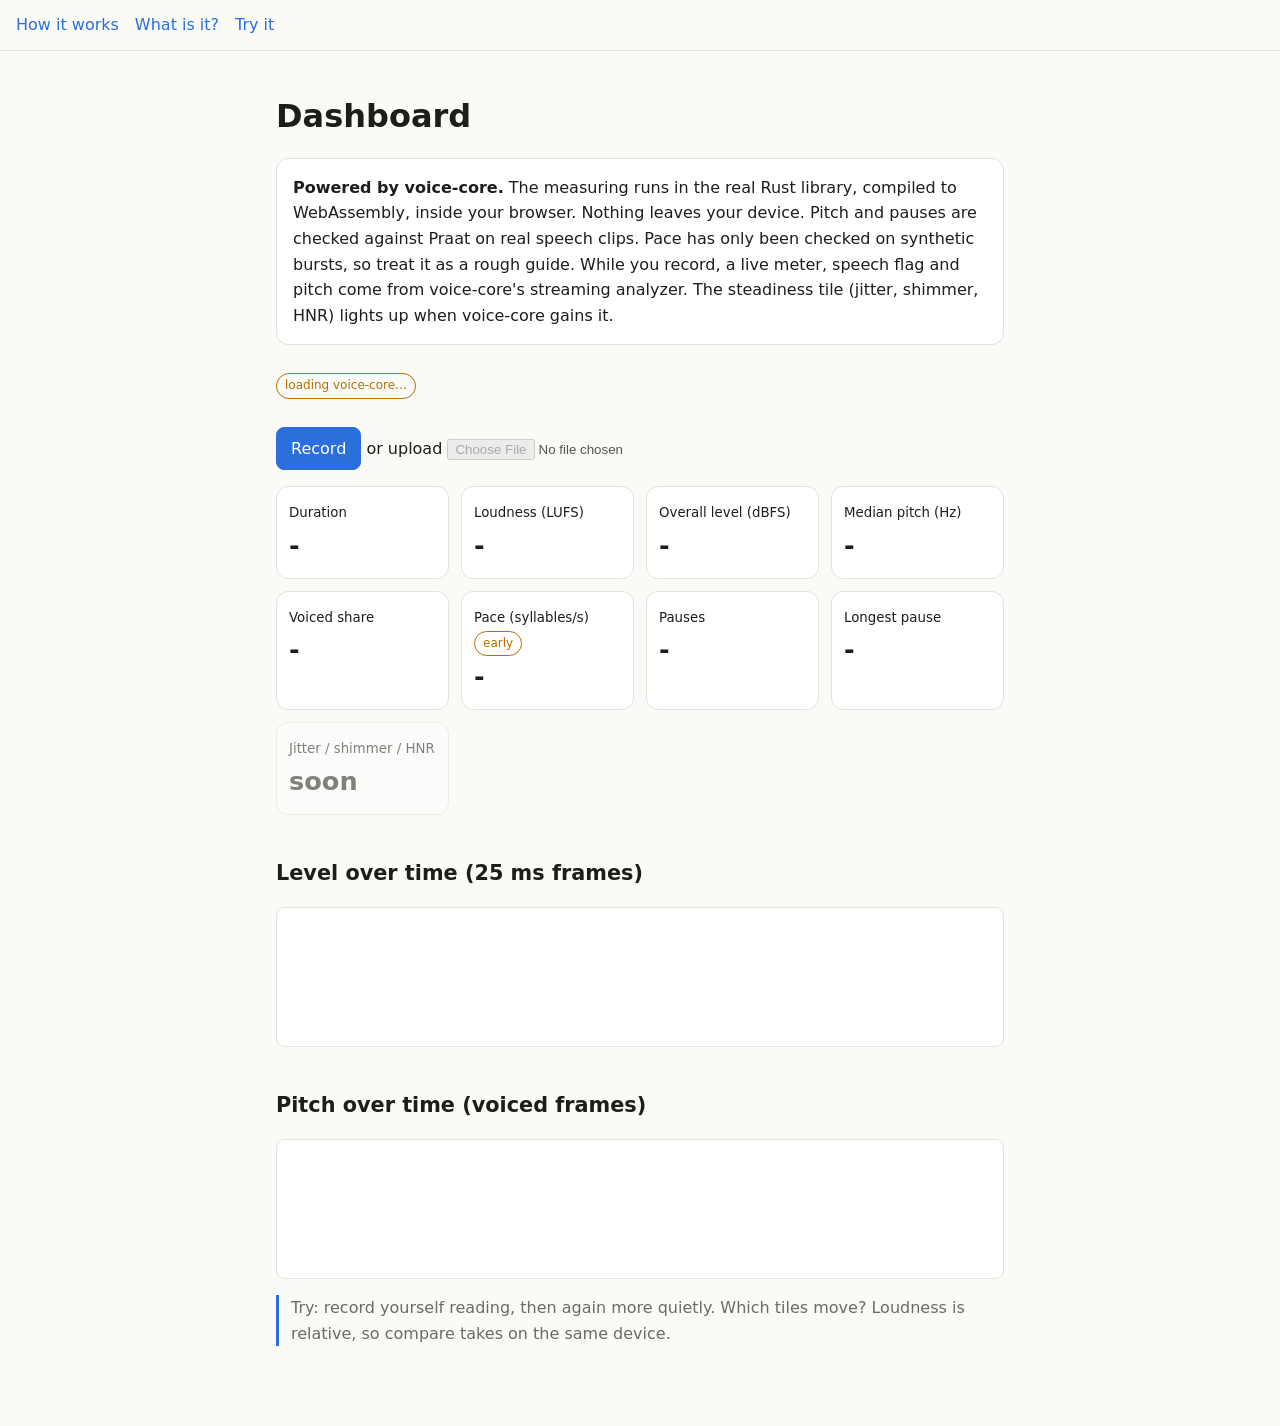
==== dashboard.html @ 656a25e6 "Add live feedback while recording using voice-core's streaming analyzer New wasm LiveAnalyzer wrappe" ====
<!doctype html><html lang="en"><head><meta charset="utf-8"><meta name="viewport" content="width=device-width,initial-scale=1"><title>voice-lab: try it</title><link rel="stylesheet" href="style.css"></head><body><nav><a href="index.html">How it works</a><a href="pamphlet.html">What is it?</a><a href="dashboard.html">Try it</a></nav><main>
<h1>Dashboard</h1>
<p class="card"><b>Powered by voice-core.</b> The measuring runs in the real Rust library, compiled to WebAssembly, inside your browser. Nothing leaves your device. Pitch and pauses are checked against Praat on real speech clips. Pace has only been checked on synthetic bursts, so treat it as a rough guide. While you record, a live meter, speech flag and pitch come from voice-core's streaming analyzer. The steadiness tile (jitter, shimmer, HNR) lights up when voice-core gains it.</p>
<p id="status" class="tag soon">loading voice-core…</p>
<p><button class="primary" id="rec" disabled>Record</button> <label>or upload <input type="file" id="file" accept="audio/*" disabled></label></p>
<div class="card" id="live" hidden>
<div class="meter"><div id="meter-fill"></div></div>
<p><span id="live-speech" class="tag">silence</span> &nbsp;level <b id="live-level">-</b> dBFS &nbsp;&middot;&nbsp; live pitch <b id="live-f0">-</b> Hz</p>
<p class="try">Live numbers are quick estimates from voice-core's streaming analyzer, so pitch can jump octaves. The final numbers below appear when you stop.</p>
</div>
<div class="tiles">
<div class="tile"><small>Duration</small><b id="t-dur">-</b></div>
<div class="tile"><small>Loudness (LUFS)</small><b id="t-lufs">-</b></div>
<div class="tile"><small>Overall level (dBFS)</small><b id="t-rms">-</b></div>
<div class="tile"><small>Median pitch (Hz)</small><b id="t-f0">-</b></div>
<div class="tile"><small>Voiced share</small><b id="t-voiced">-</b></div>
<div class="tile"><small>Pace (syllables/s) <span class="tag soon">early</span></small><b id="t-pace">-</b></div>
<div class="tile"><small>Pauses</small><b id="t-pauses">-</b></div>
<div class="tile"><small>Longest pause</small><b id="t-longest">-</b></div>
<div class="tile off"><small>Jitter / shimmer / HNR</small><b>soon</b></div></div>
<p id="warn" class="try"></p>
<h2>Level over time (25 ms frames)</h2><canvas id="c1" width="720" height="140"></canvas>
<h2>Pitch over time (voiced frames)</h2><canvas id="c2" width="720" height="140"></canvas>
<p class="try">Try: record yourself reading, then again more quietly. Which tiles move? Loudness is relative, so compare takes on the same device.</p>
</main><script type="module">
import init,{analyze,level_curve,pitch_track,LiveAnalyzer} from './pkg/voice_lab_wasm.js';
const $=i=>document.getElementById(i);
try{await init();$('status').textContent='voice-core ready';$('status').className='tag live';$('rec').disabled=false;$('file').disabled=false}
catch(e){$('status').textContent='voice-core not built: run scripts/build-wasm.sh (see README)'}
function run(x,sr){
  $('warn').textContent='';
  try{
    const r=JSON.parse(analyze(x,sr)),lv=level_curve(x,sr),f0=pitch_track(x,sr);
    $('t-dur').textContent=r.duration_s.toFixed(1)+' s';
    $('t-lufs').textContent=Number.isFinite(r.lufs)?r.lufs.toFixed(1):'-';
    $('t-rms').textContent=r.rms_dbfs.toFixed(1);
    $('t-f0').textContent=r.f0_median_hz==null?'none':r.f0_median_hz.toFixed(0);
    $('t-voiced').textContent=Math.round(r.voiced_fraction*100)+'%';
    $('t-pace').textContent=r.syllables_per_second.toFixed(1);
    $('t-pauses').textContent=r.pause_count+(r.pause_count?' ('+r.pause_total_s.toFixed(1)+' s)':'');
    $('t-longest').textContent=r.pause_count?r.longest_pause_s.toFixed(1)+' s':'-';
    const msg={too_short:'the recording is under 1 second',clipped:'the audio is clipped (too loud for the microphone)',too_quiet:'the recording is very quiet'};
    $('warn').textContent=r.warnings.length?'Read these numbers with care: '+r.warnings.map(w=>msg[w]||w).join('; ')+'.':'';
    draw($('c1'),lv,-80,0,false);draw($('c2'),f0,0,400,true);
  }catch(e){$('warn').textContent='Could not analyse this audio: '+e.message}
}
function draw(c,d,min,max,skipZero){
  const g=c.getContext('2d'),w=c.width,h=c.height;g.clearRect(0,0,w,h);
  g.strokeStyle=getComputedStyle(document.documentElement).getPropertyValue('--acc');g.lineWidth=2;g.beginPath();let on=false;
  for(let i=0;i<d.length;i++){const y=d[i];if(skipZero&&y===0){on=false;continue}
    const px=i/(d.length-1||1)*w,py=h-(Math.min(Math.max(y,min),max)-min)/(max-min)*h;on?g.lineTo(px,py):g.moveTo(px,py);on=true}
  g.stroke();
}
async function decode(ab){const c=new (window.AudioContext||webkitAudioContext)();try{const b=await c.decodeAudioData(ab);run(b.getChannelData(0),b.sampleRate)}catch(e){$('warn').textContent='Could not decode this audio file.'}c.close()}
$('file').onchange=e=>e.target.files[0]&&e.target.files[0].arrayBuffer().then(decode);
const WORKLET=`class P extends AudioWorkletProcessor{constructor(){super();this.b=[];this.n=0}process(i){const c=i[0]&&i[0][0];if(c){this.b.push(c.slice());this.n+=c.length;if(this.n>=1024){const o=new Float32Array(this.n);let k=0;for(const a of this.b){o.set(a,k);k+=a.length}this.port.postMessage(o,[o.buffer]);this.b=[];this.n=0}}return true}}registerProcessor('cap',P)`;
const MAX_S=15;let session=null;
$('rec').onclick=()=>session?stopRec():startRec();
async function startRec(){
  let stream;
  try{stream=await navigator.mediaDevices.getUserMedia({audio:{echoCancellation:false,noiseSuppression:false,autoGainControl:false}})}
  catch(e){alert('Microphone unavailable: '+e.message);return}
  const ctx=new AudioContext();
  try{
    const url=URL.createObjectURL(new Blob([WORKLET],{type:'text/javascript'}));
    await ctx.audioWorklet.addModule(url);URL.revokeObjectURL(url);
    await ctx.resume();
    const node=new AudioWorkletNode(ctx,'cap',{numberOfOutputs:0});
    ctx.createMediaStreamSource(stream).connect(node);
    const s=session={ctx,stream,node,la:new LiveAnalyzer(ctx.sampleRate),chunks:[],lv:[],f0:[],t0:performance.now()};
    node.port.onmessage=e=>{s.chunks.push(e.data);live(s,s.la.push(e.data))};
    $('live').hidden=false;$('warn').textContent='';
    s.timer=setInterval(()=>{const n=Math.floor((performance.now()-s.t0)/1000);$('rec').textContent='Stop ('+n+' s)';if(n>=MAX_S)stopRec()},250);
    $('rec').textContent='Stop (0 s)';$('file').disabled=true;
  }catch(e){stream.getTracks().forEach(t=>t.stop());ctx.close();session=null;alert('Could not start recording: '+e.message)}
}
function live(s,fr){
  for(let i=0;i<fr.length;i+=4){s.lv.push(fr[i+1]);s.f0.push(fr[i+3])}
  if(!fr.length)return;const k=fr.length-4,lvl=fr[k+1],sp=fr[k+2]>0,f=fr[k+3];
  $('meter-fill').style.width=Math.max(0,Math.min(100,(lvl+80)/80*100))+'%';
  $('live-level').textContent=lvl.toFixed(0);$('live-f0').textContent=f>0?f.toFixed(0):'-';
  $('live-speech').textContent=sp?'speech':'silence';$('live-speech').className='tag '+(sp?'live':'');
  draw($('c1'),s.lv,-80,0,false);draw($('c2'),s.f0,0,400,true);
}
function stopRec(){
  const s=session;if(!s)return;session=null;clearInterval(s.timer);
  s.node.port.onmessage=null;s.node.disconnect();s.stream.getTracks().forEach(t=>t.stop());
  const sr=s.ctx.sampleRate;s.ctx.close();s.la.finish();
  $('live').hidden=true;$('rec').textContent='Record';$('file').disabled=false;
  let n=0;for(const c of s.chunks)n+=c.length;
  if(!n){$('warn').textContent='No audio was captured.';return}
  const x=new Float32Array(n);let k=0;for(const c of s.chunks){x.set(c,k);k+=c.length}
  run(x,sr);
}
</script></body></html>
---- style.css ----
:root{--bg:#fafaf7;--fg:#1d1d1b;--mut:#6b6b66;--card:#fff;--line:#e3e2dc;--acc:#2a6fdb;--ok:#1a8f5a;--warn:#b86e00}
@media(prefers-color-scheme:dark){:root{--bg:#141413;--fg:#ecebe6;--mut:#9a9a93;--card:#1e1e1c;--line:#34332f;--acc:#6aa3ff;--ok:#4cc58a;--warn:#e0a040}}
*{box-sizing:border-box}body{margin:0;background:var(--bg);color:var(--fg);font:16px/1.6 system-ui,sans-serif}
main{max-width:760px;margin:0 auto;padding:24px 16px 64px}
nav{display:flex;gap:16px;flex-wrap:wrap;padding:12px 16px;border-bottom:1px solid var(--line)}nav a{color:var(--acc);text-decoration:none}
h1{font-size:2rem;margin:.5em 0}h2{margin-top:2em;font-size:1.3rem}
.card{background:var(--card);border:1px solid var(--line);border-radius:12px;padding:16px;margin:16px 0}
.tag{display:inline-block;font-size:.75rem;padding:2px 8px;border-radius:99px;border:1px solid var(--line);color:var(--mut)}
.tag.live{color:var(--ok);border-color:var(--ok)}.tag.soon{color:var(--warn);border-color:var(--warn)}
.try{border-left:3px solid var(--acc);padding-left:12px;color:var(--mut)}
input[type=range]{width:100%}button{font:inherit;padding:8px 14px;border-radius:8px;border:1px solid var(--line);background:var(--card);color:var(--fg);cursor:pointer}
button.primary{background:var(--acc);color:#fff;border-color:var(--acc)}
canvas{width:100%;height:140px;background:var(--card);border:1px solid var(--line);border-radius:8px;display:block}
table{border-collapse:collapse;width:100%}td,th{border-bottom:1px solid var(--line);padding:8px;text-align:left;vertical-align:top}
.tiles{display:grid;grid-template-columns:repeat(auto-fit,minmax(150px,1fr));gap:12px}
.tile{background:var(--card);border:1px solid var(--line);border-radius:12px;padding:12px}.tile b{display:block;font-size:1.6rem}.tile.off{opacity:.55}
@media print{nav,.noprint{display:none}body{background:#fff;color:#000}.card{break-inside:avoid}}

.meter{height:14px;background:var(--line);border-radius:7px;overflow:hidden}#meter-fill{height:100%;width:0;background:var(--acc);transition:width .05s linear}
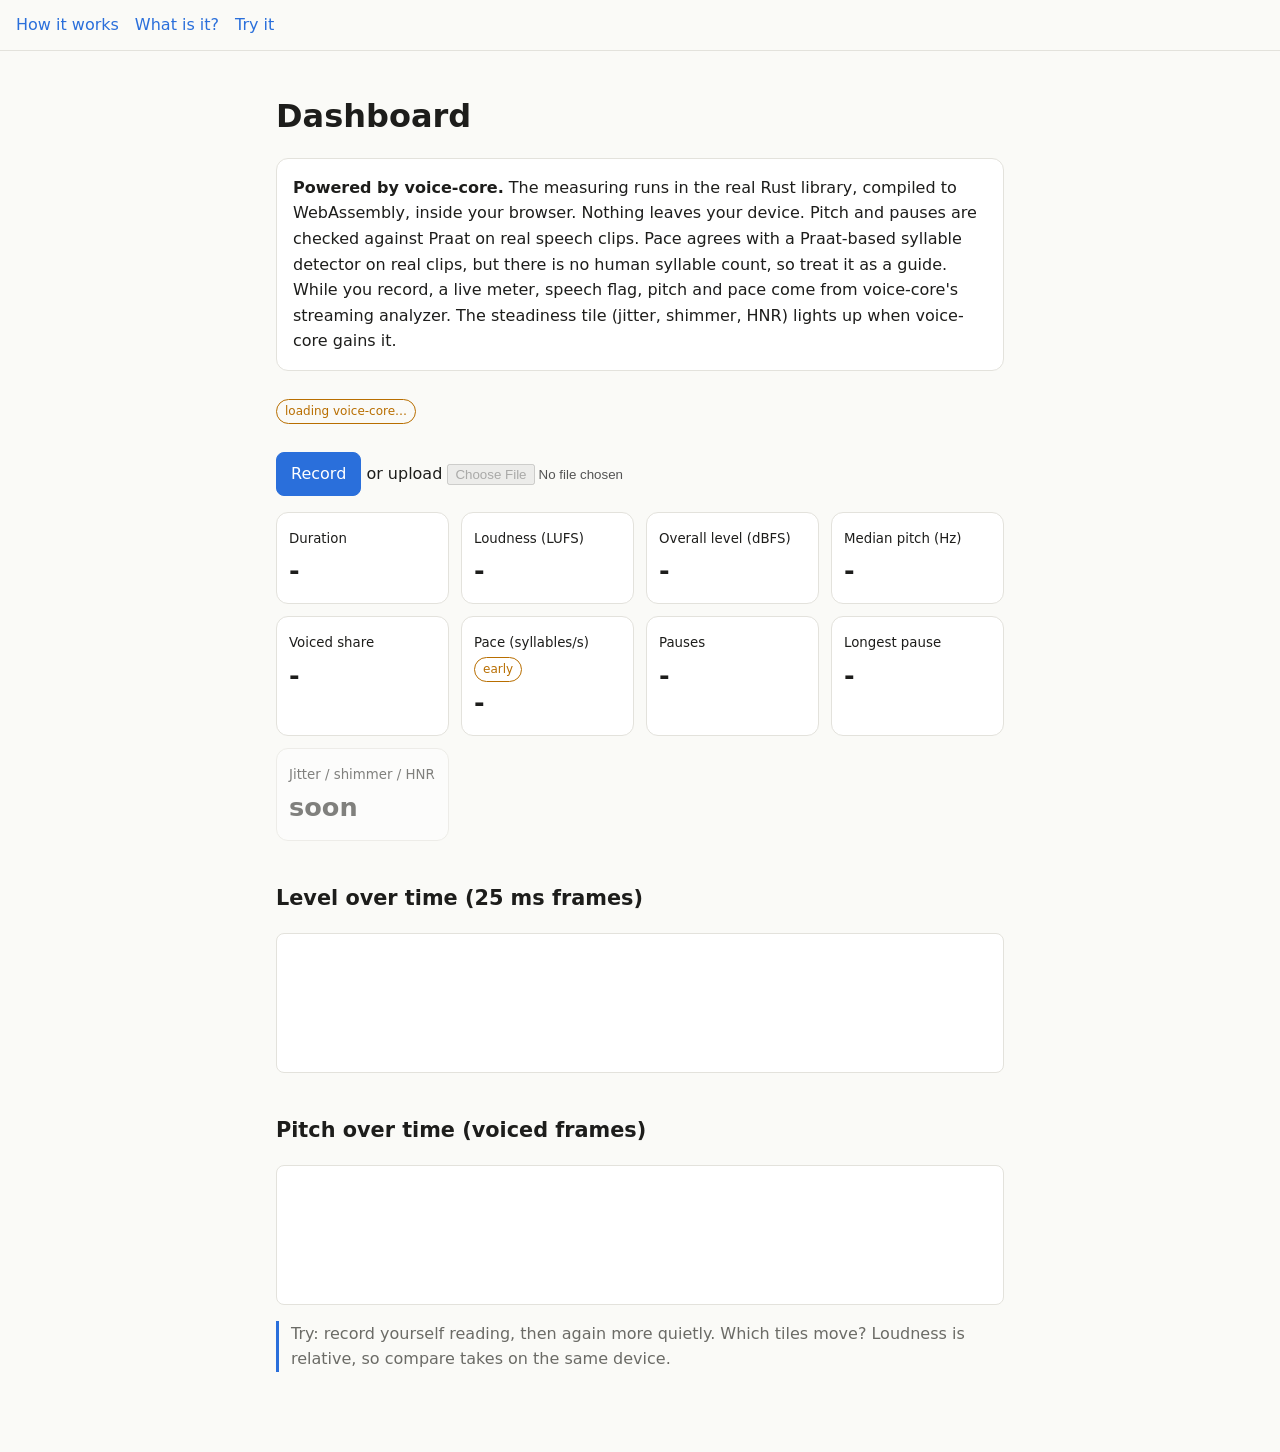
==== commit c94d9cf0: "Show live pace while recording; pick up voice-core's streaming syllable rate and lookahead" ====
--- a/dashboard.html
+++ b/dashboard.html
@@ -1,11 +1,11 @@
 <!doctype html><html lang="en"><head><meta charset="utf-8"><meta name="viewport" content="width=device-width,initial-scale=1"><title>voice-lab: try it</title><link rel="stylesheet" href="style.css"></head><body><nav><a href="index.html">How it works</a><a href="pamphlet.html">What is it?</a><a href="dashboard.html">Try it</a></nav><main>
 <h1>Dashboard</h1>
-<p class="card"><b>Powered by voice-core.</b> The measuring runs in the real Rust library, compiled to WebAssembly, inside your browser. Nothing leaves your device. Pitch and pauses are checked against Praat on real speech clips. Pace has only been checked on synthetic bursts, so treat it as a rough guide. While you record, a live meter, speech flag and pitch come from voice-core's streaming analyzer. The steadiness tile (jitter, shimmer, HNR) lights up when voice-core gains it.</p>
+<p class="card"><b>Powered by voice-core.</b> The measuring runs in the real Rust library, compiled to WebAssembly, inside your browser. Nothing leaves your device. Pitch and pauses are checked against Praat on real speech clips. Pace agrees with a Praat-based syllable detector on real clips, but there is no human syllable count, so treat it as a guide. While you record, a live meter, speech flag, pitch and pace come from voice-core's streaming analyzer. The steadiness tile (jitter, shimmer, HNR) lights up when voice-core gains it.</p>
 <p id="status" class="tag soon">loading voice-core…</p>
 <p><button class="primary" id="rec" disabled>Record</button> <label>or upload <input type="file" id="file" accept="audio/*" disabled></label></p>
 <div class="card" id="live" hidden>
 <div class="meter"><div id="meter-fill"></div></div>
-<p><span id="live-speech" class="tag">silence</span> &nbsp;level <b id="live-level">-</b> dBFS &nbsp;&middot;&nbsp; live pitch <b id="live-f0">-</b> Hz</p>
+<p><span id="live-speech" class="tag">silence</span> &nbsp;level <b id="live-level">-</b> dBFS &nbsp;&middot;&nbsp; live pitch <b id="live-f0">-</b> Hz &nbsp;&middot;&nbsp; live pace <b id="live-pace">-</b> syl/s</p>
 <p class="try">Live numbers are quick estimates from voice-core's streaming analyzer, so pitch can jump octaves. The final numbers below appear when you stop.</p>
 </div>
 <div class="tiles">
@@ -75,10 +75,10 @@
   }catch(e){stream.getTracks().forEach(t=>t.stop());ctx.close();session=null;alert('Could not start recording: '+e.message)}
 }
 function live(s,fr){
-  for(let i=0;i<fr.length;i+=4){s.lv.push(fr[i+1]);s.f0.push(fr[i+3])}
-  if(!fr.length)return;const k=fr.length-4,lvl=fr[k+1],sp=fr[k+2]>0,f=fr[k+3];
+  for(let i=0;i<fr.length;i+=6){s.lv.push(fr[i+1]);s.f0.push(fr[i+3])}
+  if(!fr.length)return;const k=fr.length-6,lvl=fr[k+1],sp=fr[k+2]>0,f=fr[k+3],pc=fr[k+5];
   $('meter-fill').style.width=Math.max(0,Math.min(100,(lvl+80)/80*100))+'%';
-  $('live-level').textContent=lvl.toFixed(0);$('live-f0').textContent=f>0?f.toFixed(0):'-';
+  $('live-level').textContent=lvl.toFixed(0);$('live-f0').textContent=f>0?f.toFixed(0):'-';$('live-pace').textContent=pc>=0?pc.toFixed(1):'-';
   $('live-speech').textContent=sp?'speech':'silence';$('live-speech').className='tag '+(sp?'live':'');
   draw($('c1'),s.lv,-80,0,false);draw($('c2'),s.f0,0,400,true);
 }
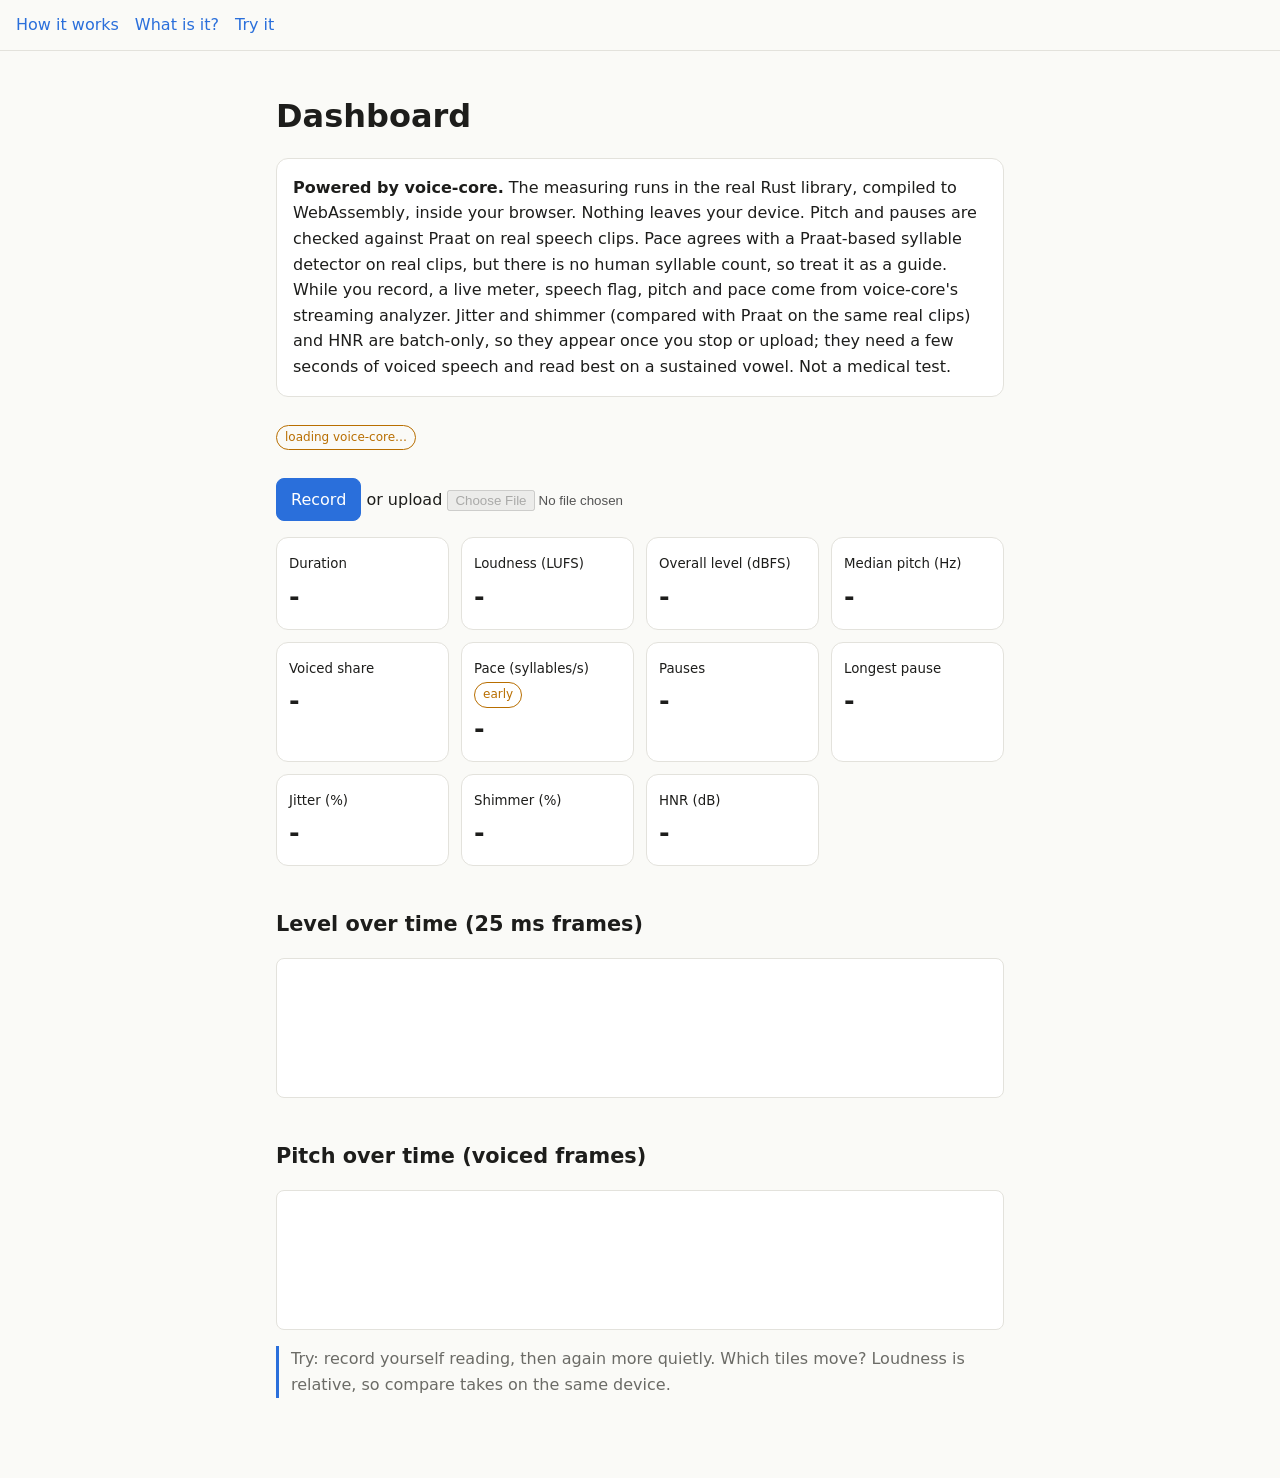
==== commit 501122a0: "Show jitter, shimmer, HNR and the noisy warning; pick up voice-core steadiness measures" ====
--- a/dashboard.html
+++ b/dashboard.html
@@ -1,6 +1,6 @@
 <!doctype html><html lang="en"><head><meta charset="utf-8"><meta name="viewport" content="width=device-width,initial-scale=1"><title>voice-lab: try it</title><link rel="stylesheet" href="style.css"></head><body><nav><a href="index.html">How it works</a><a href="pamphlet.html">What is it?</a><a href="dashboard.html">Try it</a></nav><main>
 <h1>Dashboard</h1>
-<p class="card"><b>Powered by voice-core.</b> The measuring runs in the real Rust library, compiled to WebAssembly, inside your browser. Nothing leaves your device. Pitch and pauses are checked against Praat on real speech clips. Pace agrees with a Praat-based syllable detector on real clips, but there is no human syllable count, so treat it as a guide. While you record, a live meter, speech flag, pitch and pace come from voice-core's streaming analyzer. The steadiness tile (jitter, shimmer, HNR) lights up when voice-core gains it.</p>
+<p class="card"><b>Powered by voice-core.</b> The measuring runs in the real Rust library, compiled to WebAssembly, inside your browser. Nothing leaves your device. Pitch and pauses are checked against Praat on real speech clips. Pace agrees with a Praat-based syllable detector on real clips, but there is no human syllable count, so treat it as a guide. While you record, a live meter, speech flag, pitch and pace come from voice-core's streaming analyzer. Jitter and shimmer (compared with Praat on the same real clips) and HNR are batch-only, so they appear once you stop or upload; they need a few seconds of voiced speech and read best on a sustained vowel. Not a medical test.</p>
 <p id="status" class="tag soon">loading voice-core…</p>
 <p><button class="primary" id="rec" disabled>Record</button> <label>or upload <input type="file" id="file" accept="audio/*" disabled></label></p>
 <div class="card" id="live" hidden>
@@ -17,7 +17,9 @@
 <div class="tile"><small>Pace (syllables/s) <span class="tag soon">early</span></small><b id="t-pace">-</b></div>
 <div class="tile"><small>Pauses</small><b id="t-pauses">-</b></div>
 <div class="tile"><small>Longest pause</small><b id="t-longest">-</b></div>
-<div class="tile off"><small>Jitter / shimmer / HNR</small><b>soon</b></div></div>
+<div class="tile"><small>Jitter (%)</small><b id="t-jit">-</b></div>
+<div class="tile"><small>Shimmer (%)</small><b id="t-shim">-</b></div>
+<div class="tile"><small>HNR (dB)</small><b id="t-hnr">-</b></div></div>
 <p id="warn" class="try"></p>
 <h2>Level over time (25 ms frames)</h2><canvas id="c1" width="720" height="140"></canvas>
 <h2>Pitch over time (voiced frames)</h2><canvas id="c2" width="720" height="140"></canvas>
@@ -39,7 +41,10 @@
     $('t-pace').textContent=r.syllables_per_second.toFixed(1);
     $('t-pauses').textContent=r.pause_count+(r.pause_count?' ('+r.pause_total_s.toFixed(1)+' s)':'');
     $('t-longest').textContent=r.pause_count?r.longest_pause_s.toFixed(1)+' s':'-';
-    const msg={too_short:'the recording is under 1 second',clipped:'the audio is clipped (too loud for the microphone)',too_quiet:'the recording is very quiet'};
+    $('t-jit').textContent=r.jitter_local==null?'n/a':(r.jitter_local*100).toFixed(2);
+    $('t-shim').textContent=r.shimmer_local==null?'n/a':(r.shimmer_local*100).toFixed(1);
+    $('t-hnr').textContent=r.hnr_db==null?'n/a':r.hnr_db.toFixed(1);
+    const msg={noisy:'there is a lot of background noise',too_short:'the recording is under 1 second',clipped:'the audio is clipped (too loud for the microphone)',too_quiet:'the recording is very quiet'};
     $('warn').textContent=r.warnings.length?'Read these numbers with care: '+r.warnings.map(w=>msg[w]||w).join('; ')+'.':'';
     draw($('c1'),lv,-80,0,false);draw($('c2'),f0,0,400,true);
   }catch(e){$('warn').textContent='Could not analyse this audio: '+e.message}
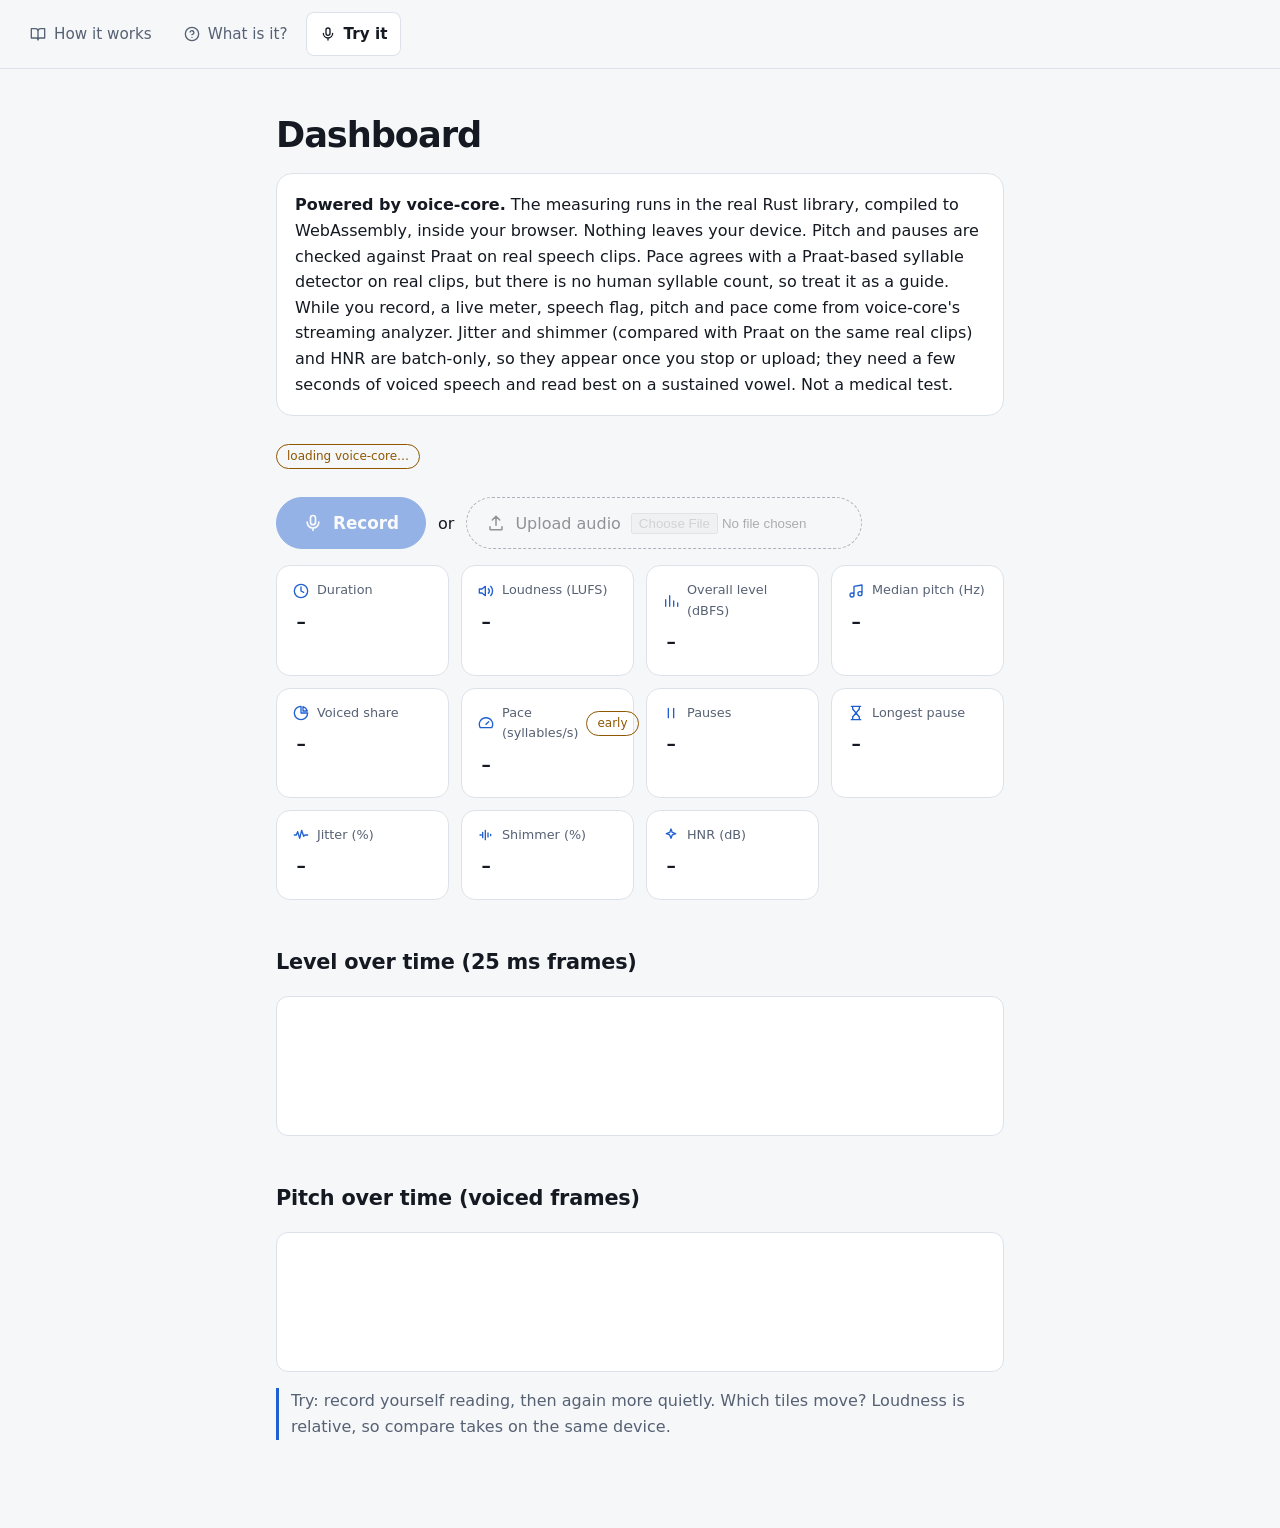
==== commit 8c2ac2c5: "Redesign interface: dark theme, icons, live waveform, recording state Co-Authored-By: Claude Sonnet " ====
--- a/dashboard.html
+++ b/dashboard.html
@@ -1,25 +1,25 @@
-<!doctype html><html lang="en"><head><meta charset="utf-8"><meta name="viewport" content="width=device-width,initial-scale=1"><title>voice-lab: try it</title><link rel="stylesheet" href="style.css"></head><body><nav><a href="index.html">How it works</a><a href="pamphlet.html">What is it?</a><a href="dashboard.html">Try it</a></nav><main>
+<!doctype html><html lang="en"><head><meta charset="utf-8"><meta name="viewport" content="width=device-width,initial-scale=1"><title>voice-lab: try it</title><link rel="stylesheet" href="style.css"></head><body><nav aria-label="Primary"><a href="index.html"><svg class="i" viewBox="0 0 24 24" aria-hidden="true"><path d="M2 4h6a4 4 0 0 1 4 4v13a3 3 0 0 0-3-3H2zM22 4h-6a4 4 0 0 0-4 4v13a3 3 0 0 1 3-3h7z"/></svg>How it works</a><a href="pamphlet.html"><svg class="i" viewBox="0 0 24 24" aria-hidden="true"><circle cx="12" cy="12" r="10"/><path d="M9.1 9a3 3 0 0 1 5.8 1c0 2-3 3-3 3M12 17h.01"/></svg>What is it?</a><a href="dashboard.html" aria-current="page"><svg class="i" viewBox="0 0 24 24" aria-hidden="true"><rect x="9" y="3" width="6" height="11" rx="3"/><path d="M5 11a7 7 0 0 0 14 0M12 18v3"/></svg>Try it</a></nav><main>
 <h1>Dashboard</h1>
 <p class="card"><b>Powered by voice-core.</b> The measuring runs in the real Rust library, compiled to WebAssembly, inside your browser. Nothing leaves your device. Pitch and pauses are checked against Praat on real speech clips. Pace agrees with a Praat-based syllable detector on real clips, but there is no human syllable count, so treat it as a guide. While you record, a live meter, speech flag, pitch and pace come from voice-core's streaming analyzer. Jitter and shimmer (compared with Praat on the same real clips) and HNR are batch-only, so they appear once you stop or upload; they need a few seconds of voiced speech and read best on a sustained vowel. Not a medical test.</p>
 <p id="status" class="tag soon">loading voice-core…</p>
-<p><button class="primary" id="rec" disabled>Record</button> <label>or upload <input type="file" id="file" accept="audio/*" disabled></label></p>
+<p style="display:flex;flex-wrap:wrap;align-items:center;gap:12px"><button class="primary" id="rec" disabled><svg class="i" id="rec-icon" viewBox="0 0 24 24" aria-hidden="true" style="width:20px;height:20px"><rect x="9" y="3" width="6" height="11" rx="3"/><path d="M5 11a7 7 0 0 0 14 0M12 18v3"/></svg><span id="rec-label">Record</span></button> or <label class="upload"><svg class="i" viewBox="0 0 24 24" aria-hidden="true" style="width:18px;height:18px"><path d="M12 15V3M7 8l5-5 5 5M4 17v3a1 1 0 0 0 1 1h14a1 1 0 0 0 1-1v-3"/></svg>Upload audio <input type="file" id="file" accept="audio/*" disabled></label></p>
 <div class="card" id="live" hidden>
-<div class="meter"><div id="meter-fill"></div></div>
+<canvas id="wave" class="wave" width="720" height="72" role="img" aria-label="Live waveform of the microphone input"></canvas>
 <p><span id="live-speech" class="tag">silence</span> &nbsp;level <b id="live-level">-</b> dBFS &nbsp;&middot;&nbsp; live pitch <b id="live-f0">-</b> Hz &nbsp;&middot;&nbsp; live pace <b id="live-pace">-</b> syl/s</p>
 <p class="try">Live numbers are quick estimates from voice-core's streaming analyzer, so pitch can jump octaves. The final numbers below appear when you stop.</p>
 </div>
 <div class="tiles">
-<div class="tile"><small>Duration</small><b id="t-dur">-</b></div>
-<div class="tile"><small>Loudness (LUFS)</small><b id="t-lufs">-</b></div>
-<div class="tile"><small>Overall level (dBFS)</small><b id="t-rms">-</b></div>
-<div class="tile"><small>Median pitch (Hz)</small><b id="t-f0">-</b></div>
-<div class="tile"><small>Voiced share</small><b id="t-voiced">-</b></div>
-<div class="tile"><small>Pace (syllables/s) <span class="tag soon">early</span></small><b id="t-pace">-</b></div>
-<div class="tile"><small>Pauses</small><b id="t-pauses">-</b></div>
-<div class="tile"><small>Longest pause</small><b id="t-longest">-</b></div>
-<div class="tile"><small>Jitter (%)</small><b id="t-jit">-</b></div>
-<div class="tile"><small>Shimmer (%)</small><b id="t-shim">-</b></div>
-<div class="tile"><small>HNR (dB)</small><b id="t-hnr">-</b></div></div>
+<div class="tile"><small><svg class="i" viewBox="0 0 24 24" aria-hidden="true"><path d="M12 6v6l4 2M12 22a10 10 0 1 0 0-20 10 10 0 0 0 0 20z"/></svg>Duration</small><b id="t-dur">-</b></div>
+<div class="tile"><small><svg class="i" viewBox="0 0 24 24" aria-hidden="true"><path d="M11 5L6 9H2v6h4l5 4zM15.5 8.5a5 5 0 0 1 0 7M19 5a10 10 0 0 1 0 14"/></svg>Loudness (LUFS)</small><b id="t-lufs">-</b></div>
+<div class="tile"><small><svg class="i" viewBox="0 0 24 24" aria-hidden="true"><path d="M4 20V10M10 20V4M16 20v-8M22 20v-5"/></svg>Overall level (dBFS)</small><b id="t-rms">-</b></div>
+<div class="tile"><small><svg class="i" viewBox="0 0 24 24" aria-hidden="true"><path d="M9 18V5l12-2v13M9 18a3 3 0 1 1-6 0 3 3 0 0 1 6 0zM21 16a3 3 0 1 1-6 0 3 3 0 0 1 6 0z"/></svg>Median pitch (Hz)</small><b id="t-f0">-</b></div>
+<div class="tile"><small><svg class="i" viewBox="0 0 24 24" aria-hidden="true"><path d="M12 2a10 10 0 1 0 10 10H12zM15 2.5A10 10 0 0 1 21.5 9H15z"/></svg>Voiced share</small><b id="t-voiced">-</b></div>
+<div class="tile"><small><svg class="i" viewBox="0 0 24 24" aria-hidden="true"><path d="M12 14l4-4M3.3 19a10 10 0 1 1 17.4 0z"/></svg>Pace (syllables/s) <span class="tag soon">early</span></small><b id="t-pace">-</b></div>
+<div class="tile"><small><svg class="i" viewBox="0 0 24 24" aria-hidden="true"><path d="M8 5v14M16 5v14"/></svg>Pauses</small><b id="t-pauses">-</b></div>
+<div class="tile"><small><svg class="i" viewBox="0 0 24 24" aria-hidden="true"><path d="M5 2h14M5 22h14M17 2v4l-5 6 5 6v4M7 2v4l5 6-5 6v4"/></svg>Longest pause</small><b id="t-longest">-</b></div>
+<div class="tile"><small><svg class="i" viewBox="0 0 24 24" aria-hidden="true"><path d="M2 12h3l2-5 3 10 3-12 3 9 2-2h4"/></svg>Jitter (%)</small><b id="t-jit">-</b></div>
+<div class="tile"><small><svg class="i" viewBox="0 0 24 24" aria-hidden="true"><path d="M3 12h2M7 8v8M11 5v14M15 9v6M19 11v2"/></svg>Shimmer (%)</small><b id="t-shim">-</b></div>
+<div class="tile"><small><svg class="i" viewBox="0 0 24 24" aria-hidden="true"><path d="M12 3l1.9 5.1L19 10l-5.1 1.9L12 17l-1.9-5.1L5 10l5.1-1.9z"/></svg>HNR (dB)</small><b id="t-hnr">-</b></div></div>
 <p id="warn" class="try"></p>
 <h2>Level over time (25 ms frames)</h2><canvas id="c1" width="720" height="140"></canvas>
 <h2>Pitch over time (voiced frames)</h2><canvas id="c2" width="720" height="140"></canvas>
@@ -56,6 +56,16 @@
     const px=i/(d.length-1||1)*w,py=h-(Math.min(Math.max(y,min),max)-min)/(max-min)*h;on?g.lineTo(px,py):g.moveTo(px,py);on=true}
   g.stroke();
 }
+function drawWave(c,lv){
+  const g=c.getContext('2d'),w=c.width,h=c.height,mid=h/2,N=120,acc=getComputedStyle(document.documentElement).getPropertyValue('--acc');
+  g.clearRect(0,0,w,h);const rec=lv.slice(-N),off=N-rec.length,top=[];
+  for(let i=0;i<rec.length;i++){const a=Math.max(0,Math.min(1,(rec[i]+80)/80));top.push([(i+off)/(N-1)*w,Math.max(1,a*a*mid)])}
+  if(!top.length)return;
+  g.beginPath();top.forEach(([x,a],i)=>i?g.lineTo(x,mid-a):g.moveTo(x,mid-a));
+  for(let i=top.length-1;i>=0;i--)g.lineTo(top[i][0],mid+top[i][1]);
+  g.closePath();g.globalAlpha=.35;g.fillStyle=acc;g.fill();g.globalAlpha=1;g.strokeStyle=acc;g.lineWidth=1.5;g.stroke();
+}
+function setRec(label,on){$('rec-label').textContent=label;$('rec').classList.toggle('recording',on)}
 async function decode(ab){const c=new (window.AudioContext||webkitAudioContext)();try{const b=await c.decodeAudioData(ab);run(b.getChannelData(0),b.sampleRate)}catch(e){$('warn').textContent='Could not decode this audio file.'}c.close()}
 $('file').onchange=e=>e.target.files[0]&&e.target.files[0].arrayBuffer().then(decode);
 const WORKLET=`class P extends AudioWorkletProcessor{constructor(){super();this.b=[];this.n=0}process(i){const c=i[0]&&i[0][0];if(c){this.b.push(c.slice());this.n+=c.length;if(this.n>=1024){const o=new Float32Array(this.n);let k=0;for(const a of this.b){o.set(a,k);k+=a.length}this.port.postMessage(o,[o.buffer]);this.b=[];this.n=0}}return true}}registerProcessor('cap',P)`;
@@ -75,14 +85,14 @@
     const s=session={ctx,stream,node,la:new LiveAnalyzer(ctx.sampleRate),chunks:[],lv:[],f0:[],t0:performance.now()};
     node.port.onmessage=e=>{s.chunks.push(e.data);live(s,s.la.push(e.data))};
     $('live').hidden=false;$('warn').textContent='';
-    s.timer=setInterval(()=>{const n=Math.floor((performance.now()-s.t0)/1000);$('rec').textContent='Stop ('+n+' s)';if(n>=MAX_S)stopRec()},250);
-    $('rec').textContent='Stop (0 s)';$('file').disabled=true;
+    s.timer=setInterval(()=>{const n=Math.floor((performance.now()-s.t0)/1000);setRec('Stop ('+n+' s)',true);if(n>=MAX_S)stopRec()},250);
+    setRec('Stop (0 s)',true);$('file').disabled=true;
   }catch(e){stream.getTracks().forEach(t=>t.stop());ctx.close();session=null;alert('Could not start recording: '+e.message)}
 }
 function live(s,fr){
   for(let i=0;i<fr.length;i+=6){s.lv.push(fr[i+1]);s.f0.push(fr[i+3])}
   if(!fr.length)return;const k=fr.length-6,lvl=fr[k+1],sp=fr[k+2]>0,f=fr[k+3],pc=fr[k+5];
-  $('meter-fill').style.width=Math.max(0,Math.min(100,(lvl+80)/80*100))+'%';
+  drawWave($('wave'),s.lv);
   $('live-level').textContent=lvl.toFixed(0);$('live-f0').textContent=f>0?f.toFixed(0):'-';$('live-pace').textContent=pc>=0?pc.toFixed(1):'-';
   $('live-speech').textContent=sp?'speech':'silence';$('live-speech').className='tag '+(sp?'live':'');
   draw($('c1'),s.lv,-80,0,false);draw($('c2'),s.f0,0,400,true);
@@ -91,7 +101,7 @@
   const s=session;if(!s)return;session=null;clearInterval(s.timer);
   s.node.port.onmessage=null;s.node.disconnect();s.stream.getTracks().forEach(t=>t.stop());
   const sr=s.ctx.sampleRate;s.ctx.close();s.la.finish();
-  $('live').hidden=true;$('rec').textContent='Record';$('file').disabled=false;
+  $('live').hidden=true;setRec('Record',false);$('file').disabled=false;
   let n=0;for(const c of s.chunks)n+=c.length;
   if(!n){$('warn').textContent='No audio was captured.';return}
   const x=new Float32Array(n);let k=0;for(const c of s.chunks){x.set(c,k);k+=c.length}
--- a/style.css
+++ b/style.css
@@ -1,19 +1,48 @@
-:root{--bg:#fafaf7;--fg:#1d1d1b;--mut:#6b6b66;--card:#fff;--line:#e3e2dc;--acc:#2a6fdb;--ok:#1a8f5a;--warn:#b86e00}
-@media(prefers-color-scheme:dark){:root{--bg:#141413;--fg:#ecebe6;--mut:#9a9a93;--card:#1e1e1c;--line:#34332f;--acc:#6aa3ff;--ok:#4cc58a;--warn:#e0a040}}
-*{box-sizing:border-box}body{margin:0;background:var(--bg);color:var(--fg);font:16px/1.6 system-ui,sans-serif}
-main{max-width:760px;margin:0 auto;padding:24px 16px 64px}
-nav{display:flex;gap:16px;flex-wrap:wrap;padding:12px 16px;border-bottom:1px solid var(--line)}nav a{color:var(--acc);text-decoration:none}
-h1{font-size:2rem;margin:.5em 0}h2{margin-top:2em;font-size:1.3rem}
-.card{background:var(--card);border:1px solid var(--line);border-radius:12px;padding:16px;margin:16px 0}
-.tag{display:inline-block;font-size:.75rem;padding:2px 8px;border-radius:99px;border:1px solid var(--line);color:var(--mut)}
+:root{--bg:#0a0d12;--fg:#e8edf4;--mut:#9aa6b8;--card:#11161e;--line:#1e2632;--acc:#6aa3ff;--ok:#4cc58a;--warn:#e0a040;--rec:#c93a3f;--on-acc:#06101f;--ink:#0a0d12}
+@media(prefers-color-scheme:light){:root{--bg:#f6f7f9;--fg:#141922;--mut:#566173;--card:#fff;--line:#dde2ea;--acc:#1f5fd1;--ok:#14774b;--warn:#8f5700;--rec:#c93a3f;--on-acc:#fff;--ink:#fff}}
+*{box-sizing:border-box}
+body{margin:0;background:var(--bg);color:var(--fg);font:16px/1.6 system-ui,-apple-system,"Segoe UI",sans-serif}
+main{max-width:760px;margin:0 auto;padding:32px 16px 72px}
+a{color:var(--acc)}
+:focus-visible{outline:2px solid var(--acc);outline-offset:2px}
+
+nav{display:flex;gap:4px;flex-wrap:wrap;padding:12px 16px;border-bottom:1px solid var(--line)}
+nav a{display:inline-flex;align-items:center;gap:8px;padding:10px 14px;border-radius:8px;color:var(--mut);text-decoration:none;font-size:.95rem}
+nav a:hover{color:var(--fg)}
+nav a[aria-current=page]{background:var(--card);color:var(--fg);font-weight:600;box-shadow:inset 0 0 0 1px var(--line)}
+.i{width:1em;height:1em;flex:none;fill:none;stroke:currentColor;stroke-width:2;stroke-linecap:round;stroke-linejoin:round}
+nav .i{width:16px;height:16px}
+
+h1{font-size:2.2rem;line-height:1.15;letter-spacing:-.03em;margin:.4em 0 .5em}
+h2{margin-top:2.2em;font-size:1.3rem;letter-spacing:-.01em}
+.card{background:var(--card);border:1px solid var(--line);border-radius:16px;padding:18px;margin:16px 0}
+.tag{display:inline-block;font-size:.75rem;padding:2px 10px;border-radius:99px;border:1px solid var(--line);color:var(--mut)}
 .tag.live{color:var(--ok);border-color:var(--ok)}.tag.soon{color:var(--warn);border-color:var(--warn)}
 .try{border-left:3px solid var(--acc);padding-left:12px;color:var(--mut)}
-input[type=range]{width:100%}button{font:inherit;padding:8px 14px;border-radius:8px;border:1px solid var(--line);background:var(--card);color:var(--fg);cursor:pointer}
-button.primary{background:var(--acc);color:#fff;border-color:var(--acc)}
-canvas{width:100%;height:140px;background:var(--card);border:1px solid var(--line);border-radius:8px;display:block}
+input[type=range]{width:100%;accent-color:var(--acc)}
+code{font-family:ui-monospace,"SF Mono",Menlo,Consolas,monospace;font-size:.9em}
+
+button{font:inherit;padding:10px 16px;border-radius:10px;border:1px solid var(--line);background:var(--card);color:var(--fg);cursor:pointer;display:inline-flex;align-items:center;justify-content:center;gap:10px}
+button:disabled{opacity:.45;cursor:not-allowed}
+button.primary{background:var(--acc);color:var(--on-acc);border-color:var(--acc);font-weight:600;min-height:52px;min-width:150px;padding:0 24px;border-radius:26px;font-size:1.05rem}
+button.primary.recording{background:var(--rec);border-color:var(--rec);color:#fff;animation:rec-pulse 1.2s ease-out infinite}
+@keyframes rec-pulse{0%{box-shadow:0 0 0 0 rgba(229,72,77,.55)}100%{box-shadow:0 0 0 16px rgba(229,72,77,0)}}
+@media(prefers-reduced-motion:reduce){button.primary.recording{animation:none}}
+.upload{display:inline-flex;align-items:center;gap:10px;min-height:52px;padding:0 20px;border-radius:26px;border:1px dashed var(--mut);cursor:pointer}
+.upload input{max-width:210px}
+.upload:has(input:disabled){opacity:.45}
+
+canvas{width:100%;height:140px;background:var(--card);border:1px solid var(--line);border-radius:12px;display:block}
+canvas.wave{height:72px;background:transparent;border:0}
 table{border-collapse:collapse;width:100%}td,th{border-bottom:1px solid var(--line);padding:8px;text-align:left;vertical-align:top}
-.tiles{display:grid;grid-template-columns:repeat(auto-fit,minmax(150px,1fr));gap:12px}
-.tile{background:var(--card);border:1px solid var(--line);border-radius:12px;padding:12px}.tile b{display:block;font-size:1.6rem}.tile.off{opacity:.55}
+
+.tiles{display:grid;grid-template-columns:repeat(auto-fit,minmax(170px,1fr));gap:12px}
+.tile{background:var(--card);border:1px solid var(--line);border-radius:14px;padding:14px 16px}
+.tile small{display:flex;align-items:center;gap:8px;color:var(--mut);font-size:.8rem}
+.tile small .i{width:16px;height:16px;color:var(--acc)}
+.tile b{display:block;font:500 1.7rem/1.3 ui-monospace,"SF Mono",Menlo,Consolas,monospace;margin-top:4px}
+.tile.off{opacity:.55}
+
+#live{border-radius:16px}
+
 @media print{nav,.noprint{display:none}body{background:#fff;color:#000}.card{break-inside:avoid}}
-
-.meter{height:14px;background:var(--line);border-radius:7px;overflow:hidden}#meter-fill{height:100%;width:0;background:var(--acc);transition:width .05s linear}
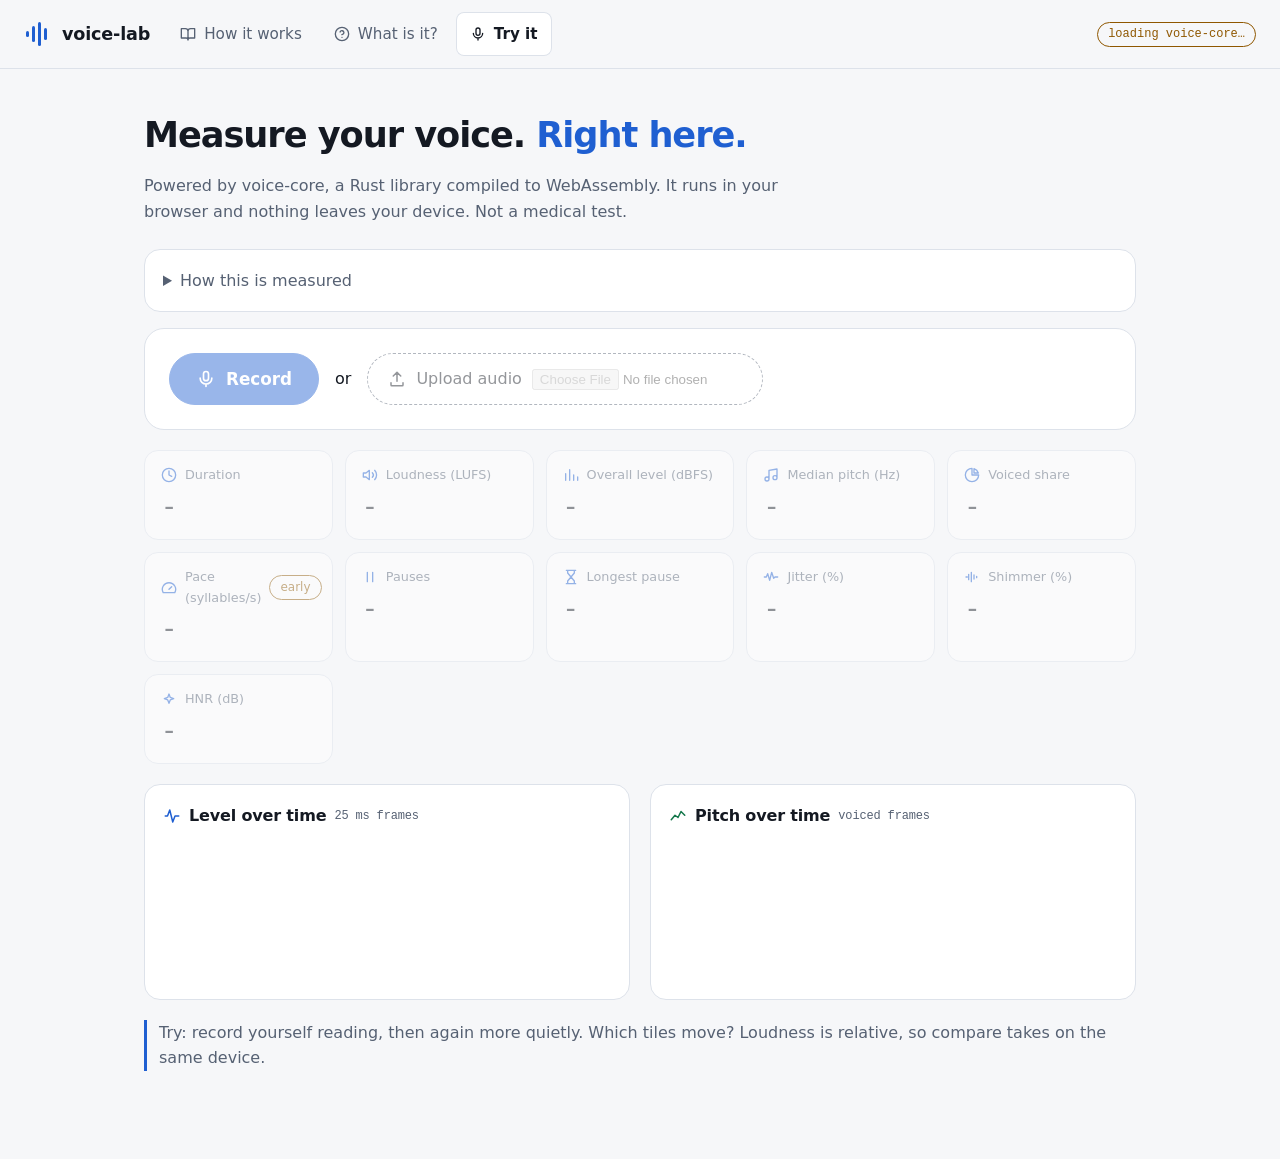
==== commit 0a9029b8: "Port full layout: header with brand and status pill, hero, record card, side-by-side charts Co-Autho" ====
--- a/dashboard.html
+++ b/dashboard.html
@@ -1,14 +1,16 @@
-<!doctype html><html lang="en"><head><meta charset="utf-8"><meta name="viewport" content="width=device-width,initial-scale=1"><title>voice-lab: try it</title><link rel="stylesheet" href="style.css"></head><body><nav aria-label="Primary"><a href="index.html"><svg class="i" viewBox="0 0 24 24" aria-hidden="true"><path d="M2 4h6a4 4 0 0 1 4 4v13a3 3 0 0 0-3-3H2zM22 4h-6a4 4 0 0 0-4 4v13a3 3 0 0 1 3-3h7z"/></svg>How it works</a><a href="pamphlet.html"><svg class="i" viewBox="0 0 24 24" aria-hidden="true"><circle cx="12" cy="12" r="10"/><path d="M9.1 9a3 3 0 0 1 5.8 1c0 2-3 3-3 3M12 17h.01"/></svg>What is it?</a><a href="dashboard.html" aria-current="page"><svg class="i" viewBox="0 0 24 24" aria-hidden="true"><rect x="9" y="3" width="6" height="11" rx="3"/><path d="M5 11a7 7 0 0 0 14 0M12 18v3"/></svg>Try it</a></nav><main>
-<h1>Dashboard</h1>
-<p class="card"><b>Powered by voice-core.</b> The measuring runs in the real Rust library, compiled to WebAssembly, inside your browser. Nothing leaves your device. Pitch and pauses are checked against Praat on real speech clips. Pace agrees with a Praat-based syllable detector on real clips, but there is no human syllable count, so treat it as a guide. While you record, a live meter, speech flag, pitch and pace come from voice-core's streaming analyzer. Jitter and shimmer (compared with Praat on the same real clips) and HNR are batch-only, so they appear once you stop or upload; they need a few seconds of voiced speech and read best on a sustained vowel. Not a medical test.</p>
-<p id="status" class="tag soon">loading voice-core…</p>
-<p style="display:flex;flex-wrap:wrap;align-items:center;gap:12px"><button class="primary" id="rec" disabled><svg class="i" id="rec-icon" viewBox="0 0 24 24" aria-hidden="true" style="width:20px;height:20px"><rect x="9" y="3" width="6" height="11" rx="3"/><path d="M5 11a7 7 0 0 0 14 0M12 18v3"/></svg><span id="rec-label">Record</span></button> or <label class="upload"><svg class="i" viewBox="0 0 24 24" aria-hidden="true" style="width:18px;height:18px"><path d="M12 15V3M7 8l5-5 5 5M4 17v3a1 1 0 0 0 1 1h14a1 1 0 0 0 1-1v-3"/></svg>Upload audio <input type="file" id="file" accept="audio/*" disabled></label></p>
-<div class="card" id="live" hidden>
+<!doctype html><html lang="en"><head><meta charset="utf-8"><meta name="viewport" content="width=device-width,initial-scale=1"><title>voice-lab: try it</title><link rel="stylesheet" href="style.css?v=2"></head><body><header class="top"><a class="brand" href="index.html"><svg viewBox="0 0 28 28" width="28" height="28" aria-hidden="true"><rect x="2" y="11" width="3" height="6" rx="1.5"/><rect x="8" y="6" width="3" height="16" rx="1.5"/><rect x="14" y="2" width="3" height="24" rx="1.5"/><rect x="20" y="8" width="3" height="12" rx="1.5"/></svg>voice-lab</a><nav aria-label="Primary"><a href="index.html"><svg class="i" viewBox="0 0 24 24" aria-hidden="true"><path d="M2 4h6a4 4 0 0 1 4 4v13a3 3 0 0 0-3-3H2zM22 4h-6a4 4 0 0 0-4 4v13a3 3 0 0 1 3-3h7z"/></svg>How it works</a><a href="pamphlet.html"><svg class="i" viewBox="0 0 24 24" aria-hidden="true"><circle cx="12" cy="12" r="10"/><path d="M9.1 9a3 3 0 0 1 5.8 1c0 2-3 3-3 3M12 17h.01"/></svg>What is it?</a><a href="dashboard.html" aria-current="page"><svg class="i" viewBox="0 0 24 24" aria-hidden="true"><rect x="9" y="3" width="6" height="11" rx="3"/><path d="M5 11a7 7 0 0 0 14 0M12 18v3"/></svg>Try it</a></nav><span id="status" class="tag soon">loading voice-core…</span></header><main class="wide">
+<h1>Measure your voice. <span class="hl">Right here.</span></h1>
+<p class="lead">Powered by voice-core, a Rust library compiled to WebAssembly. It runs in your browser and nothing leaves your device. Not a medical test.</p>
+<details class="card"><summary>How this is measured</summary><p><b>Powered by voice-core.</b> The measuring runs in the real Rust library, compiled to WebAssembly, inside your browser. Nothing leaves your device. Pitch and pauses are checked against Praat on real speech clips. Pace agrees with a Praat-based syllable detector on real clips, but there is no human syllable count, so treat it as a guide. While you record, a live meter, speech flag, pitch and pace come from voice-core's streaming analyzer. Jitter and shimmer (compared with Praat on the same real clips) and HNR are batch-only, so they appear once you stop or upload; they need a few seconds of voiced speech and read best on a sustained vowel. Not a medical test.</p></details>
+<section class="card rec-card" aria-label="Record or upload">
+<p class="controls"><button class="primary" id="rec" disabled><svg class="i" id="rec-icon" viewBox="0 0 24 24" aria-hidden="true" style="width:20px;height:20px"><rect x="9" y="3" width="6" height="11" rx="3"/><path d="M5 11a7 7 0 0 0 14 0M12 18v3"/></svg><span id="rec-label">Record</span></button> or <label class="upload"><svg class="i" viewBox="0 0 24 24" aria-hidden="true" style="width:18px;height:18px"><path d="M12 15V3M7 8l5-5 5 5M4 17v3a1 1 0 0 0 1 1h14a1 1 0 0 0 1-1v-3"/></svg>Upload audio <input type="file" id="file" accept="audio/*" disabled></label></p>
+<div id="live" class="live" hidden>
 <canvas id="wave" class="wave" width="720" height="72" role="img" aria-label="Live waveform of the microphone input"></canvas>
 <p><span id="live-speech" class="tag">silence</span> &nbsp;level <b id="live-level">-</b> dBFS &nbsp;&middot;&nbsp; live pitch <b id="live-f0">-</b> Hz &nbsp;&middot;&nbsp; live pace <b id="live-pace">-</b> syl/s</p>
 <p class="try">Live numbers are quick estimates from voice-core's streaming analyzer, so pitch can jump octaves. The final numbers below appear when you stop.</p>
 </div>
-<div class="tiles">
+</section>
+<div class="tiles idle" id="tiles">
 <div class="tile"><small><svg class="i" viewBox="0 0 24 24" aria-hidden="true"><path d="M12 6v6l4 2M12 22a10 10 0 1 0 0-20 10 10 0 0 0 0 20z"/></svg>Duration</small><b id="t-dur">-</b></div>
 <div class="tile"><small><svg class="i" viewBox="0 0 24 24" aria-hidden="true"><path d="M11 5L6 9H2v6h4l5 4zM15.5 8.5a5 5 0 0 1 0 7M19 5a10 10 0 0 1 0 14"/></svg>Loudness (LUFS)</small><b id="t-lufs">-</b></div>
 <div class="tile"><small><svg class="i" viewBox="0 0 24 24" aria-hidden="true"><path d="M4 20V10M10 20V4M16 20v-8M22 20v-5"/></svg>Overall level (dBFS)</small><b id="t-rms">-</b></div>
@@ -20,9 +22,11 @@
 <div class="tile"><small><svg class="i" viewBox="0 0 24 24" aria-hidden="true"><path d="M2 12h3l2-5 3 10 3-12 3 9 2-2h4"/></svg>Jitter (%)</small><b id="t-jit">-</b></div>
 <div class="tile"><small><svg class="i" viewBox="0 0 24 24" aria-hidden="true"><path d="M3 12h2M7 8v8M11 5v14M15 9v6M19 11v2"/></svg>Shimmer (%)</small><b id="t-shim">-</b></div>
 <div class="tile"><small><svg class="i" viewBox="0 0 24 24" aria-hidden="true"><path d="M12 3l1.9 5.1L19 10l-5.1 1.9L12 17l-1.9-5.1L5 10l5.1-1.9z"/></svg>HNR (dB)</small><b id="t-hnr">-</b></div></div>
-<p id="warn" class="try"></p>
-<h2>Level over time (25 ms frames)</h2><canvas id="c1" width="720" height="140"></canvas>
-<h2>Pitch over time (voiced frames)</h2><canvas id="c2" width="720" height="140"></canvas>
+<p id="warn" role="status"></p>
+<div class="charts">
+<section class="card"><h2><svg class="i" viewBox="0 0 24 24" aria-hidden="true"><path d="M3 12h3l3-8 4 16 3-8h5"/></svg>Level over time <small>25 ms frames</small></h2><canvas id="c1" width="720" height="140"></canvas></section>
+<section class="card"><h2><svg class="i ok" viewBox="0 0 24 24" aria-hidden="true"><path d="M3 17l5-6 4 3 4-8 5 5"/></svg>Pitch over time <small>voiced frames</small></h2><canvas id="c2" width="720" height="140"></canvas></section>
+</div>
 <p class="try">Try: record yourself reading, then again more quietly. Which tiles move? Loudness is relative, so compare takes on the same device.</p>
 </main><script type="module">
 import init,{analyze,level_curve,pitch_track,LiveAnalyzer} from './pkg/voice_lab_wasm.js';
@@ -30,7 +34,7 @@
 try{await init();$('status').textContent='voice-core ready';$('status').className='tag live';$('rec').disabled=false;$('file').disabled=false}
 catch(e){$('status').textContent='voice-core not built: run scripts/build-wasm.sh (see README)'}
 function run(x,sr){
-  $('warn').textContent='';
+  $('warn').textContent='';$('tiles').classList.remove('idle');
   try{
     const r=JSON.parse(analyze(x,sr)),lv=level_curve(x,sr),f0=pitch_track(x,sr);
     $('t-dur').textContent=r.duration_s.toFixed(1)+' s';
--- a/style.css
+++ b/style.css
@@ -45,4 +45,35 @@
 
 #live{border-radius:16px}
 
-@media print{nav,.noprint{display:none}body{background:#fff;color:#000}.card{break-inside:avoid}}
+@media print{header.top,.noprint{display:none}body{background:#fff;color:#000}.card{break-inside:avoid}}
+
+/* header */
+header.top{display:flex;flex-wrap:wrap;align-items:center;gap:8px 16px;padding:12px 24px;border-bottom:1px solid var(--line)}
+header.top nav{border:0;padding:0;flex:1}
+.brand{display:inline-flex;align-items:center;gap:10px;font-weight:700;font-size:1.1rem;letter-spacing:-.01em;color:var(--fg);text-decoration:none}
+.brand svg{fill:var(--acc)}
+header.top .tag{font-family:ui-monospace,"SF Mono",Menlo,Consolas,monospace}
+
+/* dashboard layout */
+main.wide{max-width:1040px;padding:32px 24px 72px}
+.hl{color:var(--acc)}
+.lead{max-width:680px;color:var(--mut);margin:0 0 24px}
+details.card summary{cursor:pointer;color:var(--mut)}
+details.card[open] summary{margin-bottom:8px}
+.rec-card{padding:24px;border-radius:20px}
+.controls{display:flex;flex-wrap:wrap;align-items:center;gap:12px 16px;margin:0}
+.live{margin-top:20px;padding:16px;border-radius:14px;background:var(--bg);border:1px solid var(--line)}
+.live p{margin:8px 0 0;font-family:ui-monospace,"SF Mono",Menlo,Consolas,monospace;font-size:.85rem;color:var(--mut)}
+.live p.try{font-family:inherit}
+.live b{color:var(--fg)}
+.tiles{margin:20px 0}
+.tiles.idle .tile{opacity:.45}
+#warn{margin:0 0 20px;padding:12px 16px;border:1px solid var(--warn);border-radius:12px;color:var(--warn)}
+#warn:empty{display:none}
+.charts{display:grid;grid-template-columns:repeat(auto-fit,minmax(340px,1fr));gap:20px;margin-bottom:20px}
+.charts .card{margin:0}
+.card h2{margin:0 0 12px;font-size:1rem;display:flex;align-items:center;gap:8px}
+.card h2 small{font:400 .75rem ui-monospace,"SF Mono",Menlo,Consolas,monospace;color:var(--mut)}
+.card h2 .i{width:18px;height:18px;color:var(--acc)}
+.card h2 .i.ok{color:var(--ok)}
+.charts canvas{border:0;background:transparent}
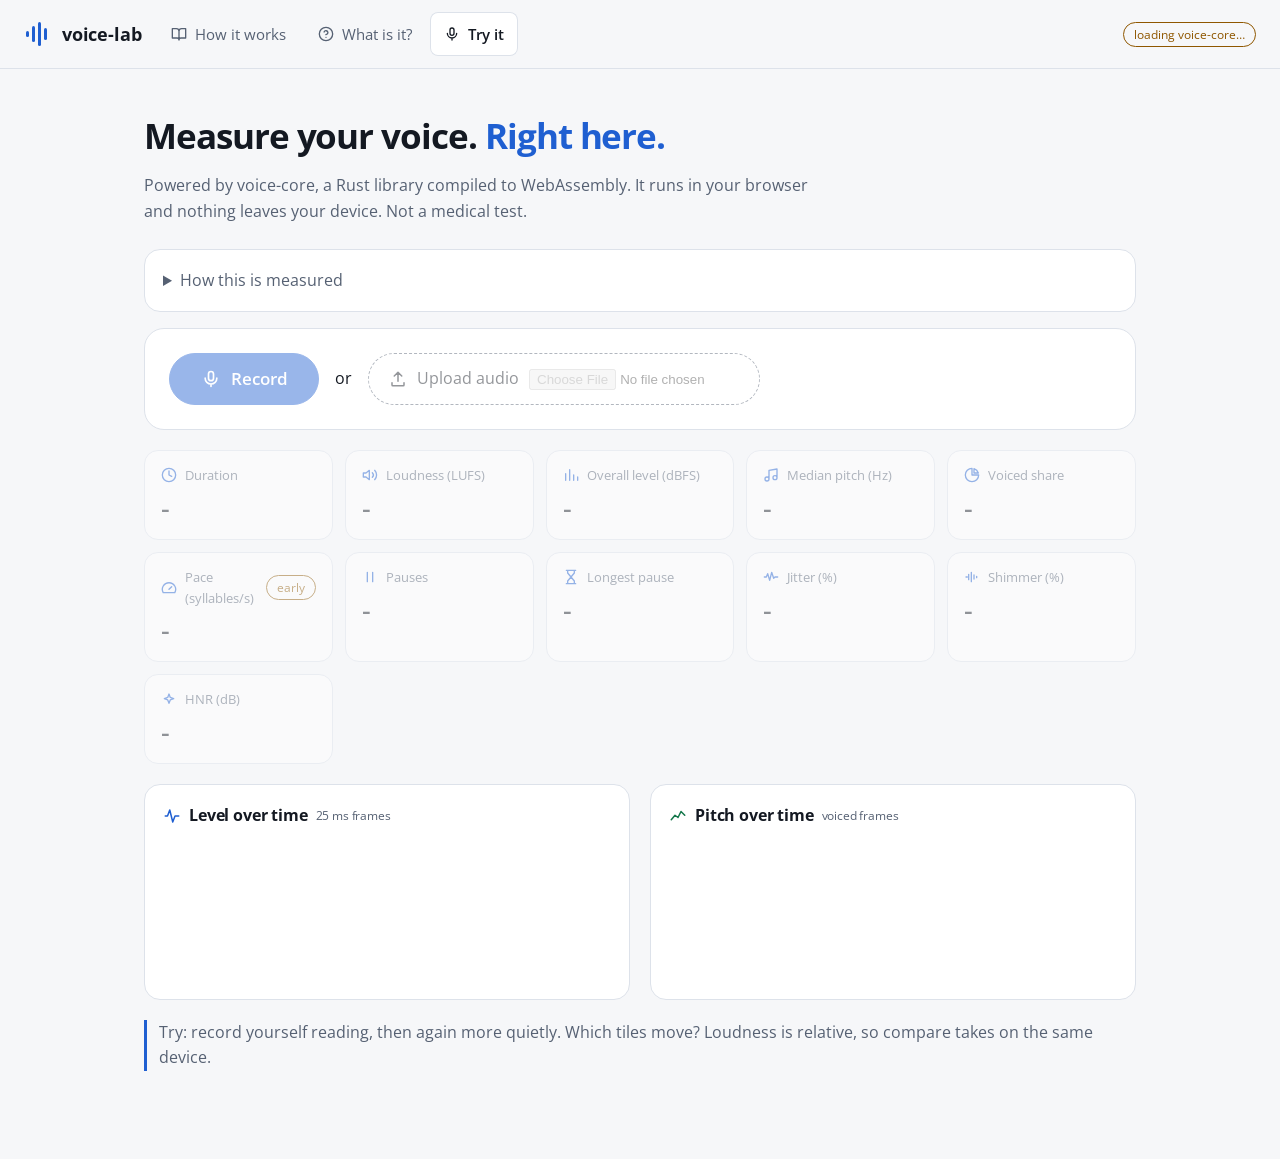
==== commit 4438899a: "Bundle Open Sans locally (no third-party font requests); version stylesheet Co-Authored-By: Claude S" ====
--- a/dashboard.html
+++ b/dashboard.html
@@ -1,4 +1,4 @@
-<!doctype html><html lang="en"><head><meta charset="utf-8"><meta name="viewport" content="width=device-width,initial-scale=1"><title>voice-lab: try it</title><link rel="stylesheet" href="style.css?v=2"></head><body><header class="top"><a class="brand" href="index.html"><svg viewBox="0 0 28 28" width="28" height="28" aria-hidden="true"><rect x="2" y="11" width="3" height="6" rx="1.5"/><rect x="8" y="6" width="3" height="16" rx="1.5"/><rect x="14" y="2" width="3" height="24" rx="1.5"/><rect x="20" y="8" width="3" height="12" rx="1.5"/></svg>voice-lab</a><nav aria-label="Primary"><a href="index.html"><svg class="i" viewBox="0 0 24 24" aria-hidden="true"><path d="M2 4h6a4 4 0 0 1 4 4v13a3 3 0 0 0-3-3H2zM22 4h-6a4 4 0 0 0-4 4v13a3 3 0 0 1 3-3h7z"/></svg>How it works</a><a href="pamphlet.html"><svg class="i" viewBox="0 0 24 24" aria-hidden="true"><circle cx="12" cy="12" r="10"/><path d="M9.1 9a3 3 0 0 1 5.8 1c0 2-3 3-3 3M12 17h.01"/></svg>What is it?</a><a href="dashboard.html" aria-current="page"><svg class="i" viewBox="0 0 24 24" aria-hidden="true"><rect x="9" y="3" width="6" height="11" rx="3"/><path d="M5 11a7 7 0 0 0 14 0M12 18v3"/></svg>Try it</a></nav><span id="status" class="tag soon">loading voice-core…</span></header><main class="wide">
+<!doctype html><html lang="en"><head><meta charset="utf-8"><meta name="viewport" content="width=device-width,initial-scale=1"><title>voice-lab: try it</title><link rel="stylesheet" href="style.css?v=4"></head><body><header class="top"><a class="brand" href="index.html"><svg viewBox="0 0 28 28" width="28" height="28" aria-hidden="true"><rect x="2" y="11" width="3" height="6" rx="1.5"/><rect x="8" y="6" width="3" height="16" rx="1.5"/><rect x="14" y="2" width="3" height="24" rx="1.5"/><rect x="20" y="8" width="3" height="12" rx="1.5"/></svg>voice-lab</a><nav aria-label="Primary"><a href="index.html"><svg class="i" viewBox="0 0 24 24" aria-hidden="true"><path d="M2 4h6a4 4 0 0 1 4 4v13a3 3 0 0 0-3-3H2zM22 4h-6a4 4 0 0 0-4 4v13a3 3 0 0 1 3-3h7z"/></svg>How it works</a><a href="pamphlet.html"><svg class="i" viewBox="0 0 24 24" aria-hidden="true"><circle cx="12" cy="12" r="10"/><path d="M9.1 9a3 3 0 0 1 5.8 1c0 2-3 3-3 3M12 17h.01"/></svg>What is it?</a><a href="dashboard.html" aria-current="page"><svg class="i" viewBox="0 0 24 24" aria-hidden="true"><rect x="9" y="3" width="6" height="11" rx="3"/><path d="M5 11a7 7 0 0 0 14 0M12 18v3"/></svg>Try it</a></nav><span id="status" class="tag soon">loading voice-core…</span></header><main class="wide">
 <h1>Measure your voice. <span class="hl">Right here.</span></h1>
 <p class="lead">Powered by voice-core, a Rust library compiled to WebAssembly. It runs in your browser and nothing leaves your device. Not a medical test.</p>
 <details class="card"><summary>How this is measured</summary><p><b>Powered by voice-core.</b> The measuring runs in the real Rust library, compiled to WebAssembly, inside your browser. Nothing leaves your device. Pitch and pauses are checked against Praat on real speech clips. Pace agrees with a Praat-based syllable detector on real clips, but there is no human syllable count, so treat it as a guide. While you record, a live meter, speech flag, pitch and pace come from voice-core's streaming analyzer. Jitter and shimmer (compared with Praat on the same real clips) and HNR are batch-only, so they appear once you stop or upload; they need a few seconds of voiced speech and read best on a sustained vowel. Not a medical test.</p></details>
--- a/style.css
+++ b/style.css
@@ -1,7 +1,11 @@
+@font-face{font-family:"Open Sans";font-weight:400;font-display:swap;src:url(fonts/open-sans-400.woff2) format("woff2")}
+@font-face{font-family:"Open Sans";font-weight:500;font-display:swap;src:url(fonts/open-sans-500.woff2) format("woff2")}
+@font-face{font-family:"Open Sans";font-weight:600;font-display:swap;src:url(fonts/open-sans-600.woff2) format("woff2")}
+@font-face{font-family:"Open Sans";font-weight:700;font-display:swap;src:url(fonts/open-sans-700.woff2) format("woff2")}
 :root{--bg:#0a0d12;--fg:#e8edf4;--mut:#9aa6b8;--card:#11161e;--line:#1e2632;--acc:#6aa3ff;--ok:#4cc58a;--warn:#e0a040;--rec:#c93a3f;--on-acc:#06101f;--ink:#0a0d12}
 @media(prefers-color-scheme:light){:root{--bg:#f6f7f9;--fg:#141922;--mut:#566173;--card:#fff;--line:#dde2ea;--acc:#1f5fd1;--ok:#14774b;--warn:#8f5700;--rec:#c93a3f;--on-acc:#fff;--ink:#fff}}
 *{box-sizing:border-box}
-body{margin:0;background:var(--bg);color:var(--fg);font:16px/1.6 system-ui,-apple-system,"Segoe UI",sans-serif}
+body{margin:0;background:var(--bg);color:var(--fg);font:16px/1.6 "Open Sans",system-ui,-apple-system,"Segoe UI",sans-serif}
 main{max-width:760px;margin:0 auto;padding:32px 16px 72px}
 a{color:var(--acc)}
 :focus-visible{outline:2px solid var(--acc);outline-offset:2px}
@@ -40,7 +44,7 @@
 .tile{background:var(--card);border:1px solid var(--line);border-radius:14px;padding:14px 16px}
 .tile small{display:flex;align-items:center;gap:8px;color:var(--mut);font-size:.8rem}
 .tile small .i{width:16px;height:16px;color:var(--acc)}
-.tile b{display:block;font:500 1.7rem/1.3 ui-monospace,"SF Mono",Menlo,Consolas,monospace;margin-top:4px}
+.tile b{display:block;font:500 1.7rem/1.3 "Open Sans",system-ui,sans-serif;font-variant-numeric:tabular-nums;margin-top:4px}
 .tile.off{opacity:.55}
 
 #live{border-radius:16px}
@@ -52,7 +56,7 @@
 header.top nav{border:0;padding:0;flex:1}
 .brand{display:inline-flex;align-items:center;gap:10px;font-weight:700;font-size:1.1rem;letter-spacing:-.01em;color:var(--fg);text-decoration:none}
 .brand svg{fill:var(--acc)}
-header.top .tag{font-family:ui-monospace,"SF Mono",Menlo,Consolas,monospace}
+header.top .tag{font-family:"Open Sans",system-ui,sans-serif;font-variant-numeric:tabular-nums}
 
 /* dashboard layout */
 main.wide{max-width:1040px;padding:32px 24px 72px}
@@ -63,7 +67,7 @@
 .rec-card{padding:24px;border-radius:20px}
 .controls{display:flex;flex-wrap:wrap;align-items:center;gap:12px 16px;margin:0}
 .live{margin-top:20px;padding:16px;border-radius:14px;background:var(--bg);border:1px solid var(--line)}
-.live p{margin:8px 0 0;font-family:ui-monospace,"SF Mono",Menlo,Consolas,monospace;font-size:.85rem;color:var(--mut)}
+.live p{margin:8px 0 0;font-family:"Open Sans",system-ui,sans-serif;font-variant-numeric:tabular-nums;font-size:.85rem;color:var(--mut)}
 .live p.try{font-family:inherit}
 .live b{color:var(--fg)}
 .tiles{margin:20px 0}
@@ -73,7 +77,7 @@
 .charts{display:grid;grid-template-columns:repeat(auto-fit,minmax(340px,1fr));gap:20px;margin-bottom:20px}
 .charts .card{margin:0}
 .card h2{margin:0 0 12px;font-size:1rem;display:flex;align-items:center;gap:8px}
-.card h2 small{font:400 .75rem ui-monospace,"SF Mono",Menlo,Consolas,monospace;color:var(--mut)}
+.card h2 small{font:400 .75rem "Open Sans",system-ui,sans-serif;font-variant-numeric:tabular-nums;color:var(--mut)}
 .card h2 .i{width:18px;height:18px;color:var(--acc)}
 .card h2 .i.ok{color:var(--ok)}
 .charts canvas{border:0;background:transparent}
